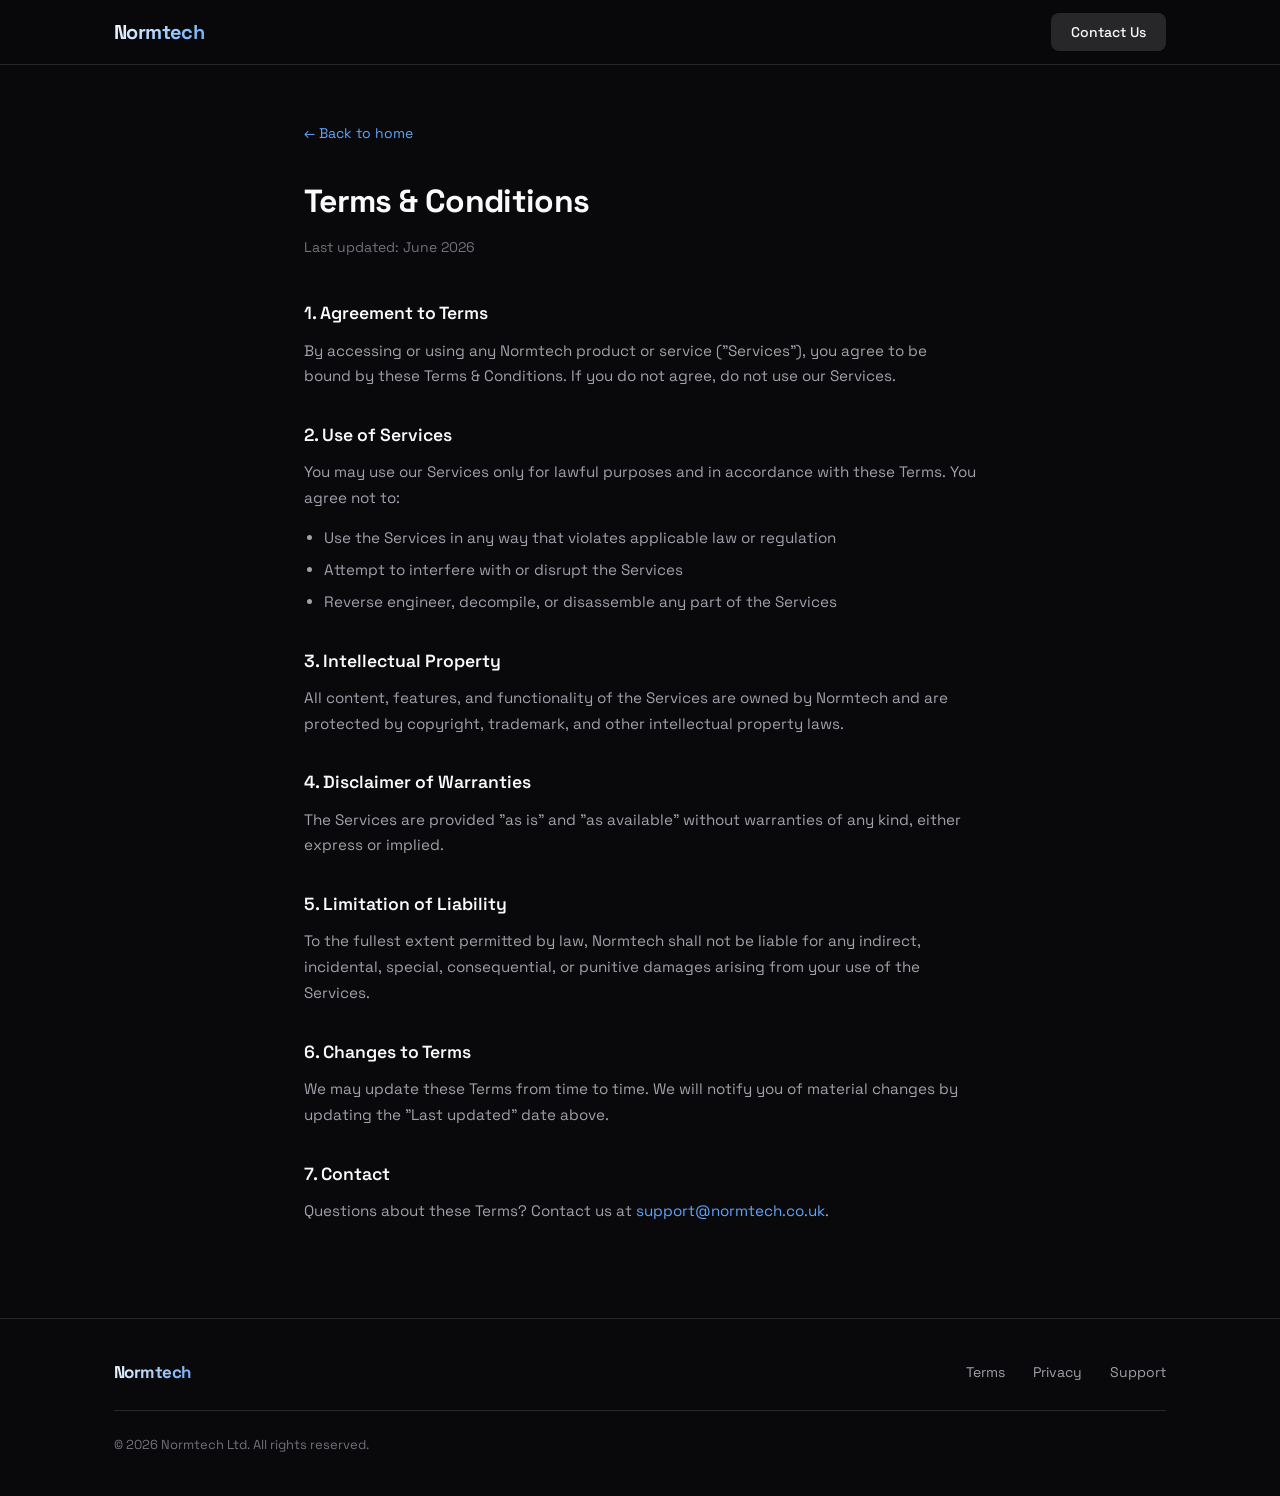
==== terms.html @ 9b2869c2 "Initial Normtech landing page with terms, privacy, and support pages" ====
<!DOCTYPE html>
<html lang="en">
<head>
    <meta charset="UTF-8">
    <meta name="viewport" content="width=device-width, initial-scale=1.0">
    <title>Terms &amp; Conditions — Normtech</title>
    <link rel="preconnect" href="https://fonts.googleapis.com">
    <link rel="preconnect" href="https://fonts.gstatic.com" crossorigin>
    <link href="https://fonts.googleapis.com/css2?family=Space+Grotesk:wght@400;500;600;700&display=swap" rel="stylesheet">
    <link rel="stylesheet" href="style.css">
</head>
<body>
    <nav class="navbar">
        <div class="nav-container">
            <a href="index.html" class="nav-logo">
                
                <span class="logo-text">Normtech</span>
            </a>
            <div class="nav-links">
                <a href="mailto:support@normtech.co.uk" class="nav-btn">Contact Us</a>
            </div>
        </div>
    </nav>

    <main class="legal-page">
        <div class="container">
            <a href="index.html" class="back-link">&larr; Back to home</a>
            <h1>Terms &amp; Conditions</h1>
            <p class="last-updated">Last updated: June 2026</p>

            <h2>1. Agreement to Terms</h2>
            <p>By accessing or using any Normtech product or service ("Services"), you agree to be bound by these Terms &amp; Conditions. If you do not agree, do not use our Services.</p>

            <h2>2. Use of Services</h2>
            <p>You may use our Services only for lawful purposes and in accordance with these Terms. You agree not to:</p>
            <ul>
                <li>Use the Services in any way that violates applicable law or regulation</li>
                <li>Attempt to interfere with or disrupt the Services</li>
                <li>Reverse engineer, decompile, or disassemble any part of the Services</li>
            </ul>

            <h2>3. Intellectual Property</h2>
            <p>All content, features, and functionality of the Services are owned by Normtech and are protected by copyright, trademark, and other intellectual property laws.</p>

            <h2>4. Disclaimer of Warranties</h2>
            <p>The Services are provided "as is" and "as available" without warranties of any kind, either express or implied.</p>

            <h2>5. Limitation of Liability</h2>
            <p>To the fullest extent permitted by law, Normtech shall not be liable for any indirect, incidental, special, consequential, or punitive damages arising from your use of the Services.</p>

            <h2>6. Changes to Terms</h2>
            <p>We may update these Terms from time to time. We will notify you of material changes by updating the "Last updated" date above.</p>

            <h2>7. Contact</h2>
            <p>Questions about these Terms? Contact us at <a href="mailto:support@normtech.co.uk">support@normtech.co.uk</a>.</p>
        </div>
    </main>

    <footer class="footer">
        <div class="container">
            <div class="footer-inner">
                <div class="footer-brand">
                    
                    <span class="logo-text">Normtech</span>
                </div>
                <div class="footer-links">
                    <a href="terms.html">Terms</a>
                    <a href="privacy.html">Privacy</a>
                    <a href="support.html">Support</a>
                </div>
            </div>
            <div class="footer-bottom">
                <p>&copy; 2026 Normtech Ltd. All rights reserved.</p>
            </div>
        </div>
    </footer>
</body>
</html>
---- style.css ----
:root {
    --primary: #2563EB;
    --primary-light: #60A5FA;
    --primary-dark: #1D4ED8;
    --bg: #09090B;
    --bg-card: #18181B;
    --bg-elevated: #27272A;
    --text: #FAFAFA;
    --text-muted: #A1A1AA;
    --text-dim: #71717A;
    --border: #27272A;
    --radius: 12px;
}

* {
    margin: 0;
    padding: 0;
    box-sizing: border-box;
}

html {
    scroll-behavior: smooth;
}

body {
    font-family: 'Space Grotesk', -apple-system, BlinkMacSystemFont, 'Segoe UI', sans-serif;
    background: var(--bg);
    color: var(--text);
    line-height: 1.6;
    -webkit-font-smoothing: antialiased;
}

.container {
    max-width: 1100px;
    margin: 0 auto;
    padding: 0 24px;
}

/* Navbar */
.navbar {
    position: fixed;
    top: 0;
    left: 0;
    right: 0;
    z-index: 100;
    background: rgba(9, 9, 11, 0.8);
    backdrop-filter: blur(20px);
    border-bottom: 1px solid var(--border);
}

.nav-container {
    max-width: 1100px;
    margin: 0 auto;
    padding: 0 24px;
    display: flex;
    align-items: center;
    justify-content: space-between;
    height: 64px;
}

.nav-logo {
    display: flex;
    align-items: center;
    gap: 10px;
    text-decoration: none;
    color: var(--text);
}

.logo-text {
    font-weight: 700;
    font-size: 20px;
    letter-spacing: -0.03em;
    background: linear-gradient(135deg, #fff 0%, var(--primary-light) 100%);
    -webkit-background-clip: text;
    -webkit-text-fill-color: transparent;
    background-clip: text;
}

.nav-link {
    color: var(--text-muted);
    text-decoration: none;
    font-size: 14px;
    font-weight: 500;
    transition: color 0.2s;
}

.nav-link:hover {
    color: var(--text);
}

.nav-links {
    display: flex;
    align-items: center;
    gap: 32px;
}

.nav-btn {
    display: inline-flex;
    align-items: center;
    padding: 8px 20px;
    background: var(--bg-elevated);
    color: var(--text);
    text-decoration: none;
    border-radius: 8px;
    font-size: 14px;
    font-weight: 500;
    transition: background 0.2s;
}

.nav-btn:hover {
    background: var(--border);
}

/* Hero */
.hero {
    position: relative;
    min-height: 100vh;
    display: flex;
    align-items: center;
    justify-content: center;
    text-align: center;
    overflow: hidden;
    padding: 120px 24px 80px;
}

.hero-bg {
    position: absolute;
    inset: 0;
    background:
        radial-gradient(ellipse 60% 50% at 50% 0%, rgba(37, 99, 235, 0.15) 0%, transparent 70%),
        radial-gradient(ellipse 40% 40% at 30% 20%, rgba(96, 165, 250, 0.08) 0%, transparent 60%),
        radial-gradient(ellipse 40% 40% at 70% 30%, rgba(37, 99, 235, 0.06) 0%, transparent 60%);
    pointer-events: none;
}

.hero-content {
    position: relative;
    max-width: 680px;
}

.hero-badge {
    display: inline-block;
    padding: 6px 16px;
    background: rgba(37, 99, 235, 0.15);
    border: 1px solid rgba(37, 99, 235, 0.3);
    border-radius: 100px;
    font-size: 13px;
    font-weight: 500;
    color: var(--primary-light);
    letter-spacing: 0.02em;
    margin-bottom: 24px;
}

.hero h1 {
    font-size: clamp(2.5rem, 6vw, 4rem);
    font-weight: 800;
    letter-spacing: -0.03em;
    line-height: 1.1;
    margin-bottom: 20px;
    background: linear-gradient(180deg, #FAFAFA 0%, #A1A1AA 100%);
    -webkit-background-clip: text;
    -webkit-text-fill-color: transparent;
    background-clip: text;
}

.hero-sub {
    font-size: 1.125rem;
    color: var(--text-muted);
    max-width: 520px;
    margin: 0 auto 36px;
    line-height: 1.7;
}

.hero-cta {
    display: inline-flex;
    align-items: center;
    gap: 8px;
    padding: 14px 32px;
    background: linear-gradient(135deg, var(--primary), var(--primary-light));
    color: white;
    text-decoration: none;
    border-radius: 10px;
    font-size: 15px;
    font-weight: 600;
    transition: opacity 0.2s, transform 0.2s;
    box-shadow: 0 0 40px rgba(37, 99, 235, 0.3);
}

.hero-cta:hover {
    opacity: 0.9;
    transform: translateY(-1px);
}

.hero-cta span {
    transition: transform 0.2s;
}

.hero-cta:hover span {
    transform: translateX(3px);
}

/* Values */
.values {
    padding: 80px 0 100px;
}

.values-grid {
    display: grid;
    grid-template-columns: repeat(3, 1fr);
    gap: 24px;
}

.value-card {
    padding: 32px;
    background: var(--bg-card);
    border: 1px solid var(--border);
    border-radius: var(--radius);
    transition: border-color 0.2s;
}

.value-card:hover {
    border-color: rgba(37, 99, 235, 0.4);
}

.value-icon {
    display: inline-flex;
    align-items: center;
    justify-content: center;
    width: 44px;
    height: 44px;
    background: rgba(37, 99, 235, 0.1);
    border-radius: 10px;
    color: var(--primary-light);
    margin-bottom: 20px;
}

.value-card h3 {
    font-size: 1.1rem;
    font-weight: 600;
    margin-bottom: 8px;
    letter-spacing: -0.01em;
}

.value-card p {
    font-size: 0.925rem;
    color: var(--text-muted);
    line-height: 1.6;
}

/* CTA Section */
.cta-section {
    padding: 0 0 100px;
}

.cta-card {
    text-align: center;
    padding: 64px 40px;
    background: linear-gradient(135deg, rgba(37, 99, 235, 0.1), rgba(96, 165, 250, 0.05));
    border: 1px solid rgba(37, 99, 235, 0.2);
    border-radius: 16px;
}

.cta-card h2 {
    font-size: 1.75rem;
    font-weight: 700;
    letter-spacing: -0.02em;
    margin-bottom: 12px;
}

.cta-card p {
    color: var(--text-muted);
    margin-bottom: 28px;
    font-size: 1rem;
}

.cta-btn {
    display: inline-flex;
    align-items: center;
    padding: 12px 28px;
    background: var(--bg-elevated);
    border: 1px solid var(--border);
    color: var(--text);
    text-decoration: none;
    border-radius: 10px;
    font-size: 15px;
    font-weight: 500;
    transition: background 0.2s, border-color 0.2s;
}

.cta-btn:hover {
    background: var(--border);
    border-color: var(--text-dim);
}

/* Footer */
.footer {
    border-top: 1px solid var(--border);
    padding: 40px 0;
}

.footer-inner {
    display: flex;
    align-items: center;
    justify-content: space-between;
    margin-bottom: 24px;
}

.footer-brand {
    display: flex;
    align-items: center;
    gap: 10px;
}

.footer-brand .logo-text {
    font-size: 17px;
}

.footer-links {
    display: flex;
    gap: 28px;
}

.footer-links a {
    color: var(--text-muted);
    text-decoration: none;
    font-size: 14px;
    transition: color 0.2s;
}

.footer-links a:hover {
    color: var(--text);
}

.footer-bottom {
    padding-top: 24px;
    border-top: 1px solid var(--border);
}

.footer-bottom p {
    color: var(--text-dim);
    font-size: 13px;
}

/* Legal pages */
.legal-page {
    padding: 120px 24px 80px;
    min-height: 100vh;
}

.legal-page .container {
    max-width: 720px;
}

.back-link {
    display: inline-flex;
    align-items: center;
    gap: 6px;
    color: var(--text-muted);
    text-decoration: none;
    font-size: 14px;
    margin-bottom: 32px;
    transition: color 0.2s;
}

.back-link:hover {
    color: var(--text);
}

.legal-page h1 {
    font-size: 2rem;
    font-weight: 700;
    letter-spacing: -0.02em;
    margin-bottom: 8px;
}

.legal-page .last-updated {
    color: var(--text-dim);
    font-size: 14px;
    margin-bottom: 40px;
}

.legal-page h2 {
    font-size: 1.1rem;
    font-weight: 600;
    margin-top: 32px;
    margin-bottom: 10px;
}

.legal-page p,
.legal-page ul {
    color: var(--text-muted);
    font-size: 0.95rem;
    margin-bottom: 14px;
    line-height: 1.7;
}

.legal-page ul {
    padding-left: 20px;
}

.legal-page li {
    margin-bottom: 6px;
}

.legal-page a {
    color: var(--primary-light);
    text-decoration: none;
}

.legal-page a:hover {
    text-decoration: underline;
}

/* Support page */
.support-card {
    background: var(--bg-card);
    border: 1px solid var(--border);
    border-radius: var(--radius);
    padding: 36px;
    margin-top: 28px;
}

.support-card h2 {
    margin-top: 0;
    margin-bottom: 12px;
}

.support-card a {
    color: var(--primary-light);
    text-decoration: none;
    font-weight: 500;
}

.support-card a:hover {
    text-decoration: underline;
}

/* Responsive */
@media (max-width: 768px) {
    .values-grid {
        grid-template-columns: 1fr;
        gap: 16px;
    }

    .cta-card {
        padding: 48px 24px;
    }

    .footer-inner {
        flex-direction: column;
        gap: 20px;
        align-items: flex-start;
    }
}
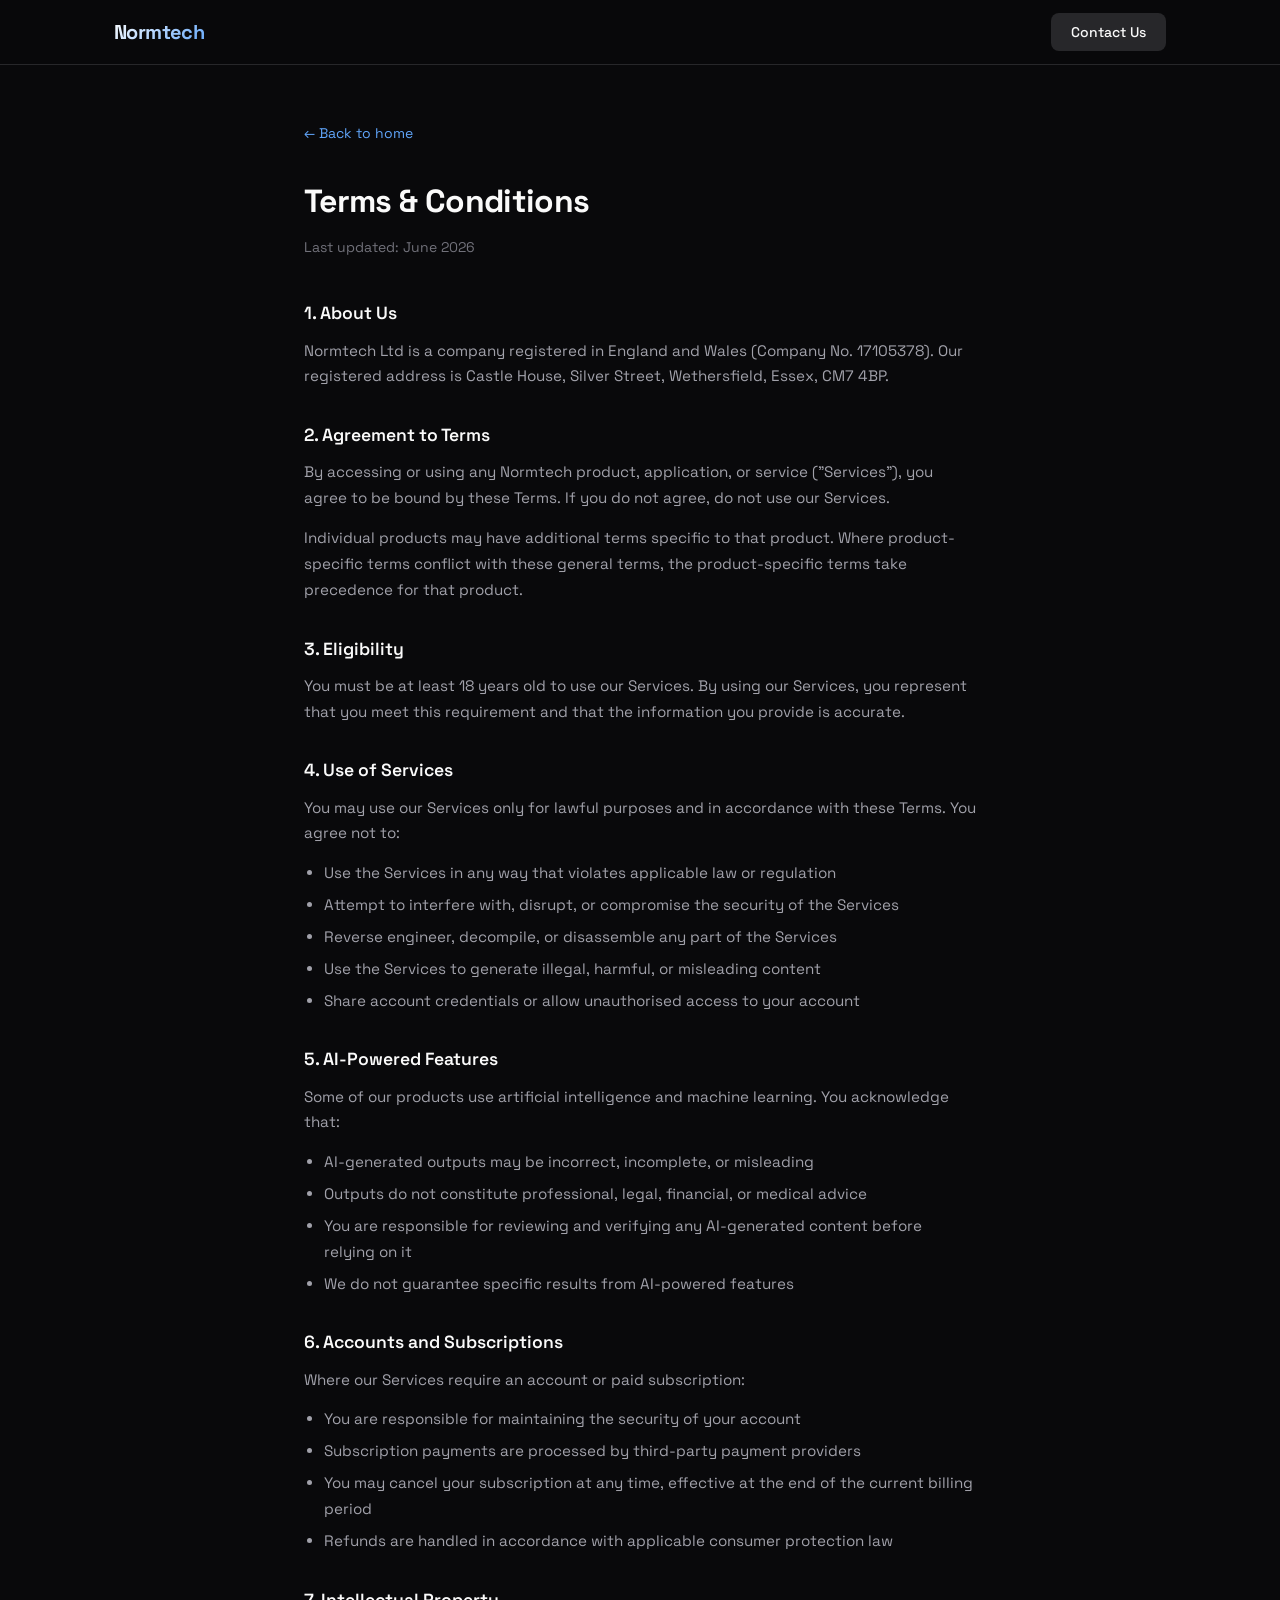
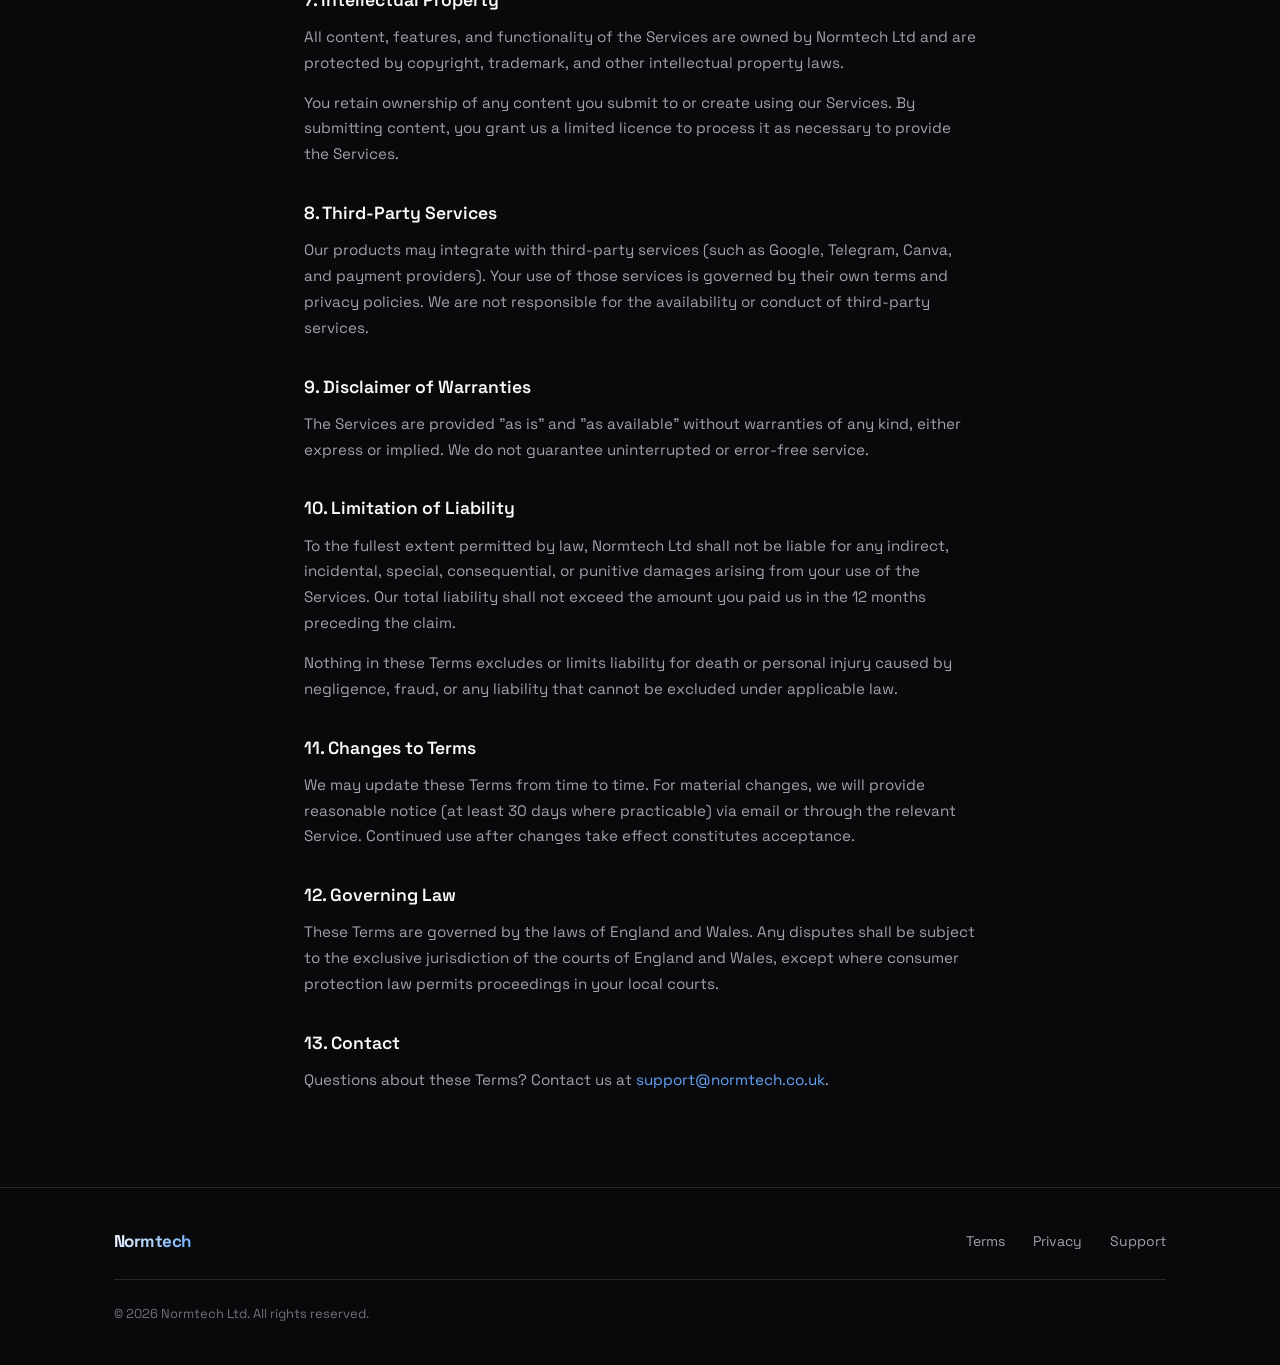
==== commit ccbddb81: "Write proper T&Cs and Privacy Policy based on actual Normtech practices" ====
--- a/terms.html
+++ b/terms.html
@@ -28,30 +28,65 @@
             <h1>Terms &amp; Conditions</h1>
             <p class="last-updated">Last updated: June 2026</p>
 
-            <h2>1. Agreement to Terms</h2>
-            <p>By accessing or using any Normtech product or service ("Services"), you agree to be bound by these Terms &amp; Conditions. If you do not agree, do not use our Services.</p>
+            <h2>1. About Us</h2>
+            <p>Normtech Ltd is a company registered in England and Wales (Company No. 17105378). Our registered address is Castle House, Silver Street, Wethersfield, Essex, CM7 4BP.</p>
 
-            <h2>2. Use of Services</h2>
+            <h2>2. Agreement to Terms</h2>
+            <p>By accessing or using any Normtech product, application, or service ("Services"), you agree to be bound by these Terms. If you do not agree, do not use our Services.</p>
+            <p>Individual products may have additional terms specific to that product. Where product-specific terms conflict with these general terms, the product-specific terms take precedence for that product.</p>
+
+            <h2>3. Eligibility</h2>
+            <p>You must be at least 18 years old to use our Services. By using our Services, you represent that you meet this requirement and that the information you provide is accurate.</p>
+
+            <h2>4. Use of Services</h2>
             <p>You may use our Services only for lawful purposes and in accordance with these Terms. You agree not to:</p>
             <ul>
                 <li>Use the Services in any way that violates applicable law or regulation</li>
-                <li>Attempt to interfere with or disrupt the Services</li>
+                <li>Attempt to interfere with, disrupt, or compromise the security of the Services</li>
                 <li>Reverse engineer, decompile, or disassemble any part of the Services</li>
+                <li>Use the Services to generate illegal, harmful, or misleading content</li>
+                <li>Share account credentials or allow unauthorised access to your account</li>
             </ul>
 
-            <h2>3. Intellectual Property</h2>
-            <p>All content, features, and functionality of the Services are owned by Normtech and are protected by copyright, trademark, and other intellectual property laws.</p>
+            <h2>5. AI-Powered Features</h2>
+            <p>Some of our products use artificial intelligence and machine learning. You acknowledge that:</p>
+            <ul>
+                <li>AI-generated outputs may be incorrect, incomplete, or misleading</li>
+                <li>Outputs do not constitute professional, legal, financial, or medical advice</li>
+                <li>You are responsible for reviewing and verifying any AI-generated content before relying on it</li>
+                <li>We do not guarantee specific results from AI-powered features</li>
+            </ul>
 
-            <h2>4. Disclaimer of Warranties</h2>
-            <p>The Services are provided "as is" and "as available" without warranties of any kind, either express or implied.</p>
+            <h2>6. Accounts and Subscriptions</h2>
+            <p>Where our Services require an account or paid subscription:</p>
+            <ul>
+                <li>You are responsible for maintaining the security of your account</li>
+                <li>Subscription payments are processed by third-party payment providers</li>
+                <li>You may cancel your subscription at any time, effective at the end of the current billing period</li>
+                <li>Refunds are handled in accordance with applicable consumer protection law</li>
+            </ul>
 
-            <h2>5. Limitation of Liability</h2>
-            <p>To the fullest extent permitted by law, Normtech shall not be liable for any indirect, incidental, special, consequential, or punitive damages arising from your use of the Services.</p>
+            <h2>7. Intellectual Property</h2>
+            <p>All content, features, and functionality of the Services are owned by Normtech Ltd and are protected by copyright, trademark, and other intellectual property laws.</p>
+            <p>You retain ownership of any content you submit to or create using our Services. By submitting content, you grant us a limited licence to process it as necessary to provide the Services.</p>
 
-            <h2>6. Changes to Terms</h2>
-            <p>We may update these Terms from time to time. We will notify you of material changes by updating the "Last updated" date above.</p>
+            <h2>8. Third-Party Services</h2>
+            <p>Our products may integrate with third-party services (such as Google, Telegram, Canva, and payment providers). Your use of those services is governed by their own terms and privacy policies. We are not responsible for the availability or conduct of third-party services.</p>
 
-            <h2>7. Contact</h2>
+            <h2>9. Disclaimer of Warranties</h2>
+            <p>The Services are provided "as is" and "as available" without warranties of any kind, either express or implied. We do not guarantee uninterrupted or error-free service.</p>
+
+            <h2>10. Limitation of Liability</h2>
+            <p>To the fullest extent permitted by law, Normtech Ltd shall not be liable for any indirect, incidental, special, consequential, or punitive damages arising from your use of the Services. Our total liability shall not exceed the amount you paid us in the 12 months preceding the claim.</p>
+            <p>Nothing in these Terms excludes or limits liability for death or personal injury caused by negligence, fraud, or any liability that cannot be excluded under applicable law.</p>
+
+            <h2>11. Changes to Terms</h2>
+            <p>We may update these Terms from time to time. For material changes, we will provide reasonable notice (at least 30 days where practicable) via email or through the relevant Service. Continued use after changes take effect constitutes acceptance.</p>
+
+            <h2>12. Governing Law</h2>
+            <p>These Terms are governed by the laws of England and Wales. Any disputes shall be subject to the exclusive jurisdiction of the courts of England and Wales, except where consumer protection law permits proceedings in your local courts.</p>
+
+            <h2>13. Contact</h2>
             <p>Questions about these Terms? Contact us at <a href="mailto:support@normtech.co.uk">support@normtech.co.uk</a>.</p>
         </div>
     </main>
--- a/style.css
+++ b/style.css
@@ -437,6 +437,24 @@
 
 /* Responsive */
 @media (max-width: 768px) {
+    .nav-container {
+        padding: 0 16px;
+    }
+
+    .nav-links {
+        gap: 16px;
+    }
+
+    .nav-link {
+        font-size: 13px;
+    }
+
+    .nav-btn {
+        padding: 6px 14px;
+        font-size: 13px;
+        white-space: nowrap;
+    }
+
     .values-grid {
         grid-template-columns: 1fr;
         gap: 16px;
